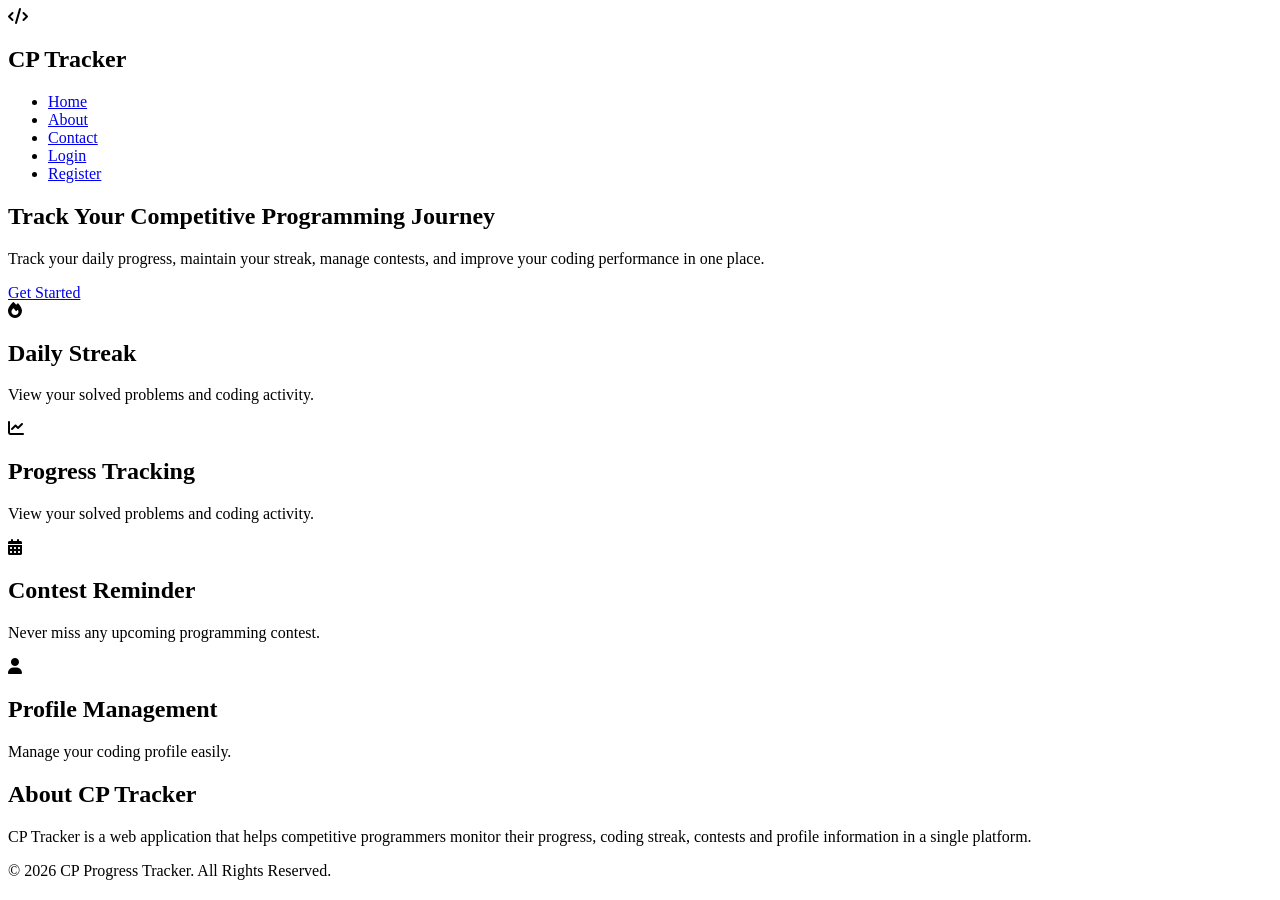
==== index.html @ 028e20d9 "Add files via upload" ====
<!DOCTYPE html>
<html lang="en">

<head>
    <meta charset="UTF-8">
    <meta name="viewport" content="width=device-width,intial-scale=1.0">

    <title>CP Progress Tracker</title>

    <link rel="stylesheet"href="https://cdnjs.cloudflare.com/ajax/libs/font-awesome/6.6.0/css/all.min.css">



</head>

<body>

    <header>
        <nav>
            <div class="logo">
                <i class="fa-solid fa-code"></i>
                <h2>CP Tracker</h2>
            </div>

            <ul>
                <li><a href="index.html">Home</a></li>
                <li><a href="about.html">About</a></li>
                <li><a href="contact.html">Contact</a></li>
                <li><a href="login.html">Login</a></li>
                <li><a href="register.html">Register</a></li>

            </ul>
        </nav>
    </header>

    <section class="hero">
        <h1>Track Your Competitive Programming Journey</h1>

        <p>
            Track your daily progress, maintain your streak,
            manage contests, and improve your coding performance
            in one place.
        </p>


        <a href="register.html">Get Started</a>

    </section>

    <section class="features">
        <div>
            <i class="fa-solid fa-fire"></i>
            <h2>Daily Streak</h2>

            <p>View your solved problems and coding activity.</p>
        </div>

        <div>
            <i class="fa-solid fa-chart-line"></i>
            <h2>Progress Tracking</h2>
            <p>View your solved problems and coding activity.</p>
        </div>

        <div>
            <i class="fa-solid fa-calendar-days"></i>
            <h2>Contest Reminder</h2>
            <p>
                Never miss any upcoming programming contest.

            </p>
        </div>

        <div>
            <i class="fa-solid fa-user"></i>
            <h2>Profile Management</h2>
            <p>Manage your coding profile easily.</p>
        </div>

    </section>

    <section class="about">
        <h2>About CP Tracker</h2>

        <p>
            CP Tracker is a web application that helps competitive
            programmers monitor their progress, coding streak,
            contests and profile information in a single platform.
        </p>

    </section>

    <footer>
        <p>
            © 2026 CP Progress Tracker. All Rights Reserved.
        </p>
    </footer>
</body>

</html>
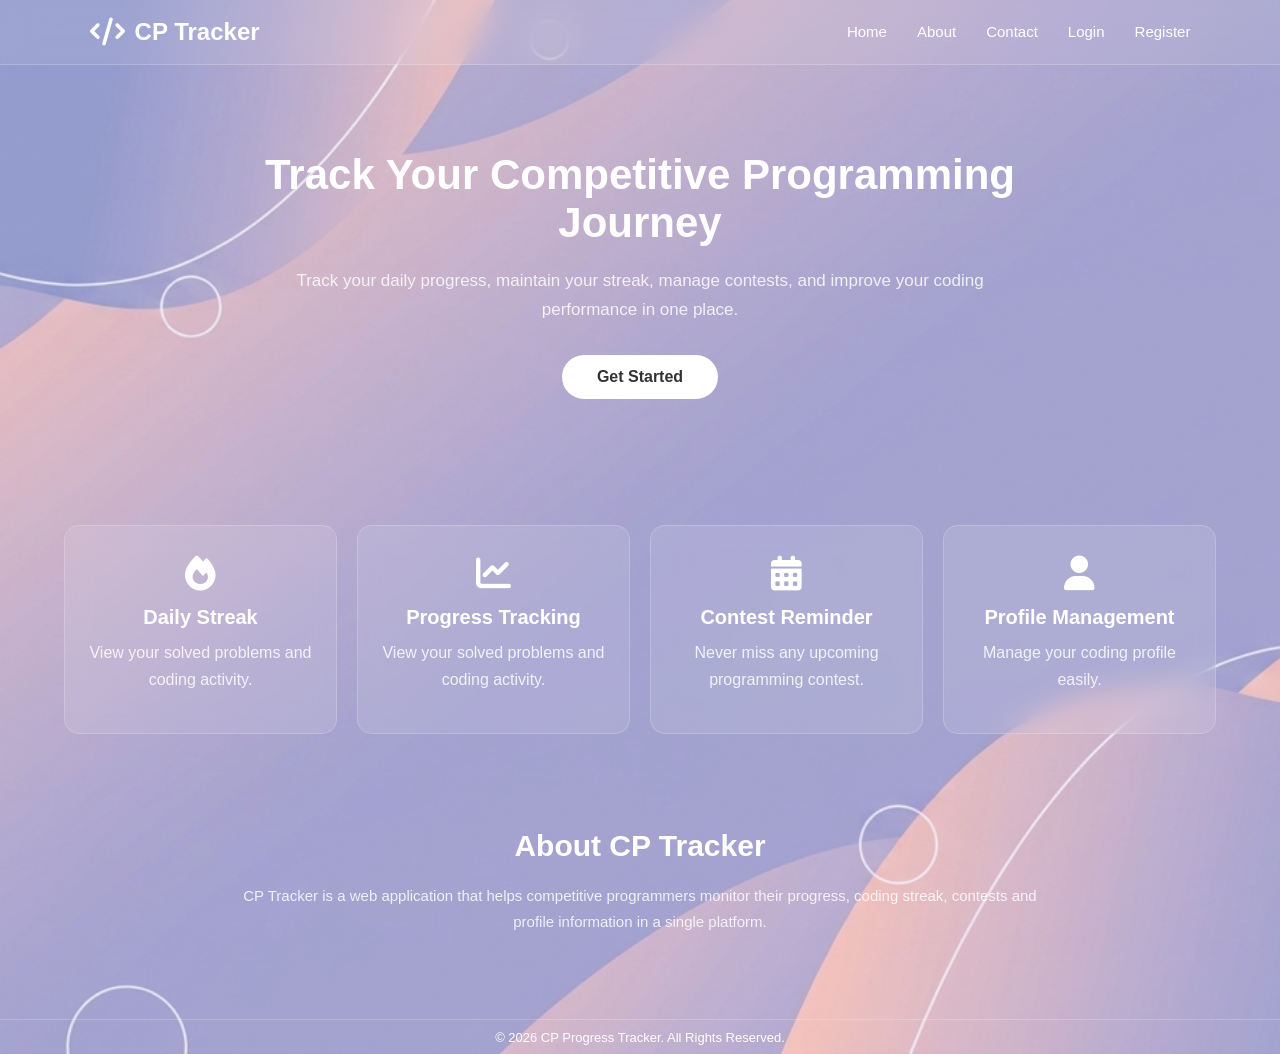
==== commit 183e2969: "Include CSS files for improved styling Added external CSS files for styling." ====
--- a/index.html
+++ b/index.html
@@ -6,6 +6,9 @@
     <meta name="viewport" content="width=device-width,intial-scale=1.0">
 
     <title>CP Progress Tracker</title>
+    <link rel="stylesheet" href="CSS/style.css">
+    <link rel="stylesheet" href="CSS/footer.css">
+    <link rel="stylesheet" href="CSS/navbar.css">
 
     <link rel="stylesheet"href="https://cdnjs.cloudflare.com/ajax/libs/font-awesome/6.6.0/css/all.min.css">
 
@@ -96,4 +99,4 @@
     </footer>
 </body>
 
-</html>+</html>
--- a/CSS/style.css
+++ b/CSS/style.css
@@ -0,0 +1,154 @@
+*{
+    margin:0;
+    padding:0;
+    box-sizing:border-box;
+    font-family:"Poppins",sans-serif;
+
+}
+
+body
+{
+    min-height:100vh;
+    background-image:url("../images/pp.jfif");
+    background-size:cover;
+    background-position:center;
+    background-repeat:no-repeat;
+    display:flex;
+    flex-direction:column;
+
+
+}
+
+.hero
+{
+    color:#fff;
+    display:flex;
+    justify-content:center;
+    align-items:center;
+    padding:50px 10%;
+    text-align:center;
+    flex-direction:column;
+    min-height:420px;
+    
+}
+
+.hero h1
+{
+    font-size:42px;
+    margin-bottom :20px;
+    max-width:800px;
+
+}
+.hero p
+{
+    font-size:17px;
+    margin-bottom :30px;
+    max-width:700px;
+    color:rgba(255, 255, 255, 0.83);
+    line-height:1.7;
+}
+
+
+.hero a
+{
+   
+    background:#fff;
+    border:none;
+    outline:none;
+    border-radius:25px;
+    cursor:pointer;
+    font-size:16px;
+    color:#333;
+
+   
+    font-weight:600;
+    transition:0.3s;
+    padding:13px 35px;
+    text-decoration:none;
+    
+}
+.hero a:hover
+{
+   
+    transform:translateY(-3px);
+    
+}
+.features 
+{
+    width:90%;
+    margin:40px auto;
+    display:grid;
+    grid-template-columns: repeat(4,1fr);
+    gap:20px;
+
+
+}
+
+.features div,.about 
+{
+    text-align:center;
+
+}
+.features div
+{
+    padding:30px 20px;
+    background:rgba(255, 255, 255, 0.1);
+    backdrop-filter: blur(12px);
+    border-radius:15px;
+    transition:0.3s;
+    border:1px solid rgba(255, 255, 255, 0.2);
+
+}
+.features div:hover
+{
+   
+    transform:translateY(-3px);
+    
+}
+.features i
+{
+    color:#fff;
+    font-size:35px;
+    margin-bottom:15px;
+  
+}
+.features h2
+{
+    color:#fff;
+    font-size:20px;
+    margin-bottom:10px;
+  
+}
+.features p
+{
+    font-size:16px;
+    line-height: 1.7;
+    margin-bottom:10px;
+    color:rgba(255, 255, 255, 0.83);
+
+  
+}
+
+.about p
+{
+    font-size:15px;
+    line-height:1.7;
+    color:rgba(255, 255, 255, 0.83);
+
+}
+.about 
+{
+    color:#fff;
+    width:85%;
+    max-width:900px;
+    margin:20px auto 50px;
+    padding:35px 40px;
+
+}
+.about h2
+{
+    font-size:30px;
+    margin-bottom:20px;
+   
+    
+}
--- a/CSS/footer.css
+++ b/CSS/footer.css
@@ -0,0 +1,27 @@
+
+footer
+{
+    width:100%;
+    background :transparent;
+    color :#fff;
+    text-align :center;
+    padding: 10px 20px 8px;
+    border-top :1px solid rgba(253, 253, 253, 0.2);
+}
+
+footer p
+{
+    margin :0;
+    line-height : 16px;
+    font-size:13px;
+    
+}
+
+footer p
+{
+    margin :0;
+    font-size:13px;
+    line-height: 16px;
+
+    
+}
--- a/CSS/navbar.css
+++ b/CSS/navbar.css
@@ -0,0 +1,64 @@
+header
+{
+    width:100%;
+    background:rgba(255, 255, 255, 0.08);
+    backdrop-filter :blur(15px);
+    border-bottom : 1px solid rgba(255, 255, 255, 0.2);
+    padding :18px 7%;
+
+   
+}
+
+nav
+{
+    display :flex;
+    align-items :center;
+    justify-content :space-between;
+
+}
+
+.logo
+{
+    display :flex;
+    align-items :center;
+    gap:10px;
+
+}
+
+.logo i
+{
+    font-size :28px;
+    color:#fff;
+}
+
+.logo h2
+{
+    font-size :24px;
+    color:#fff;
+}
+
+nav ul
+{
+    display :flex;
+    align-items :center;
+    gap:30px;
+
+    list-style: none;
+    
+}
+
+nav ul li a
+{
+    font-size:15px;
+    text-decoration :none;
+    color:#fff;
+    
+}
+
+nav ul li a:hover
+{
+    text-decoration :underline;
+}
+
+
+
